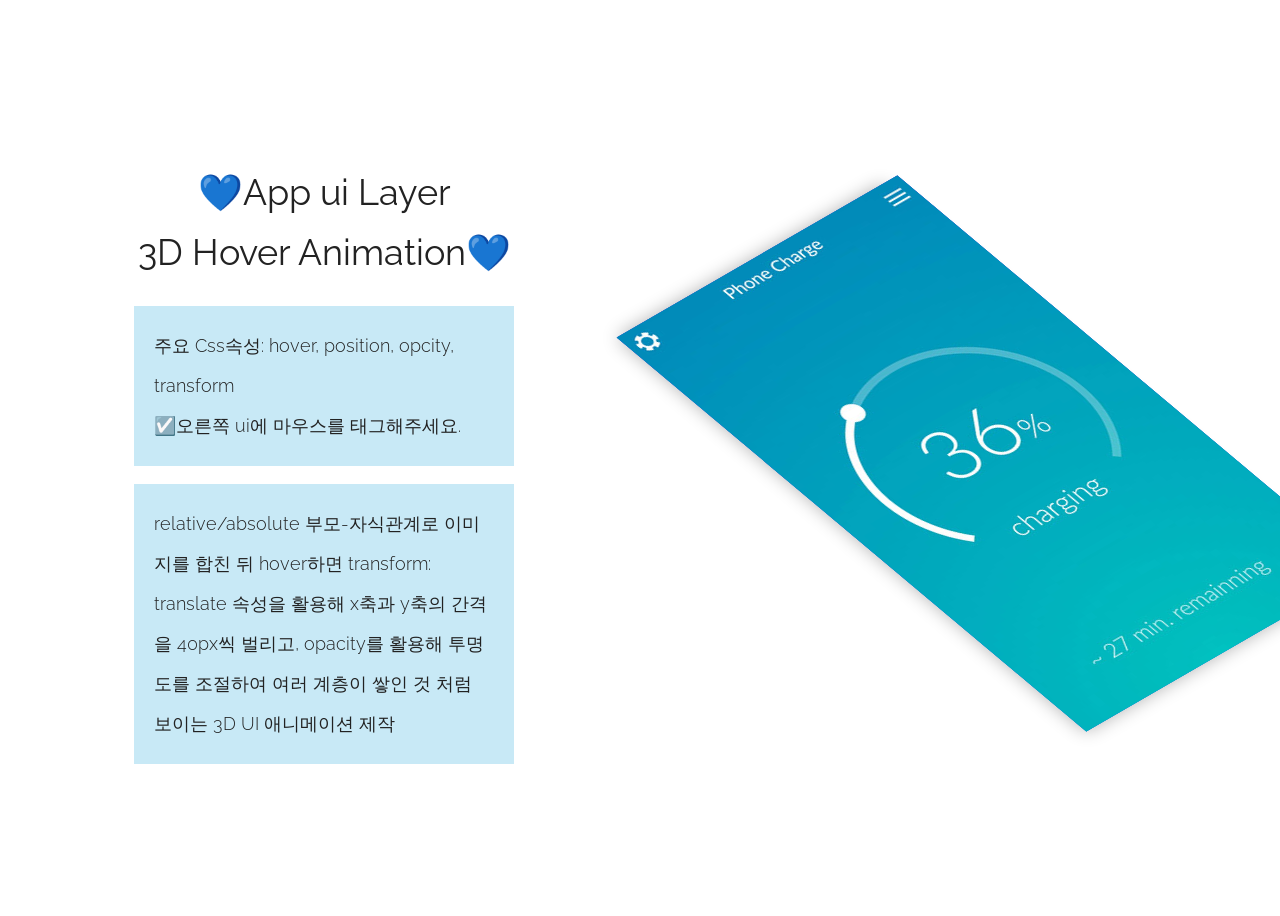
==== toy-project/toy1/index.html @ e3f583e3 "first commit" ====
<!DOCTYPE html>
<html lang="en">
<head>
  <meta charset="UTF-8">
  <meta name="viewport" content="width=device-width, initial-scale=1.0">
  <title>App ui Layer 3D Hover Animation</title>
  <style>
    /* Google Web Font */
    @import url('https://fonts.googleapis.com/css?family=Raleway&display=swap');
    
    /* Fontawesome 4.7 */
    @import url('https://stackpath.bootstrapcdn.com/font-awesome/4.7.0/css/font-awesome.min.css');
    
    /* Default Css */
    * {
      box-sizing: border-box;
    }
    body {
      font-family: 'Raleway', sans-serif;
      color: #222;
      line-height: 1.5em;
      font-weight: 300;
      display: flex;
      justify-content: center;
      align-items: center;
      height: 100vh;
    }
    a {
      color: #222;
      text-decoration: none;
    }
    /* Style.css */
    .container {
      display: flex;
      justify-content: center;
      align-items: center; 
    }
    .container > div {
      float: left;
    }
    .title {
      width: 30%;
      height: 640px;
    }
    .title h1 {
      font-size: 36px;
      line-height: 60px;
      text-align: center;
      font-weight: normal;
    }
    .title p {
      background-color: rgba(135, 207, 235, 0.459);
      padding: 20px;
      font-size: 18px;
      line-height: 40px;
    }
    .app {
      width: 50%;
    }
    .app-ui {
      width: 340px;
      height: 640px;
      transform: rotate(-30deg) skewX(20deg) scale(.9);
      position: relative;
      box-shadow: 0 0 20px rgba(0, 0, 0, .3);
      transition: .5s;
      background-color: #eee;
      margin-left: 300px;
    }
    .app-ui:hover {
      box-shadow: -50px 100px 60px rgba(0, 0, 0, .3);
    }
    .app-ui img {
      position: absolute;
      transition: .5s;
    }
    .app-ui:hover img:nth-child(1) {
      transform: translate(40px, -40px);
      opacity: 0.2;
    }
    .app-ui:hover img:nth-child(2) {
      transform: translate(80px, -80px);
      opacity: 0.4;
    }
    .app-ui:hover img:nth-child(3) {
      transform: translate(120px, -120px);
      opacity: 0.6;
    }
    .app-ui:hover img:nth-child(4) {
      transform: translate(160px, -160px);
    }
  </style>
</head>
<body>
  <div class="container">
    <div class="title">
      <h1>💙App ui Layer  <br>3D Hover Animation💙</h1>
    <p>
      주요 Css속성: hover, position, opcity, transform <br>
      ☑️오른쪽 ui에 마우스를 태그해주세요.
    </p>
    <p>
      relative/absolute 부모-자식관계로 이미지를 합친 뒤 hover하면 transform: translate 속성을 활용해 x축과 y축의 간격을 40px씩 벌리고, opacity를 활용해 투명도를 조절하여 여러 계층이 쌓인 것 처럼 보이는 3D UI 애니메이션 제작
    </p>
    </div>
    <div class="app">
      <div class="app-ui">
        <img src="images/app-ui-01.jpg" alt="">
        <img src="images/app-ui-02.jpg" alt="">
        <img src="images/app-ui-03.jpg" alt="">
        <img src="images/app-ui-04.jpg" alt="">
      </div>
    </div>
  </div>
</body>
</html>
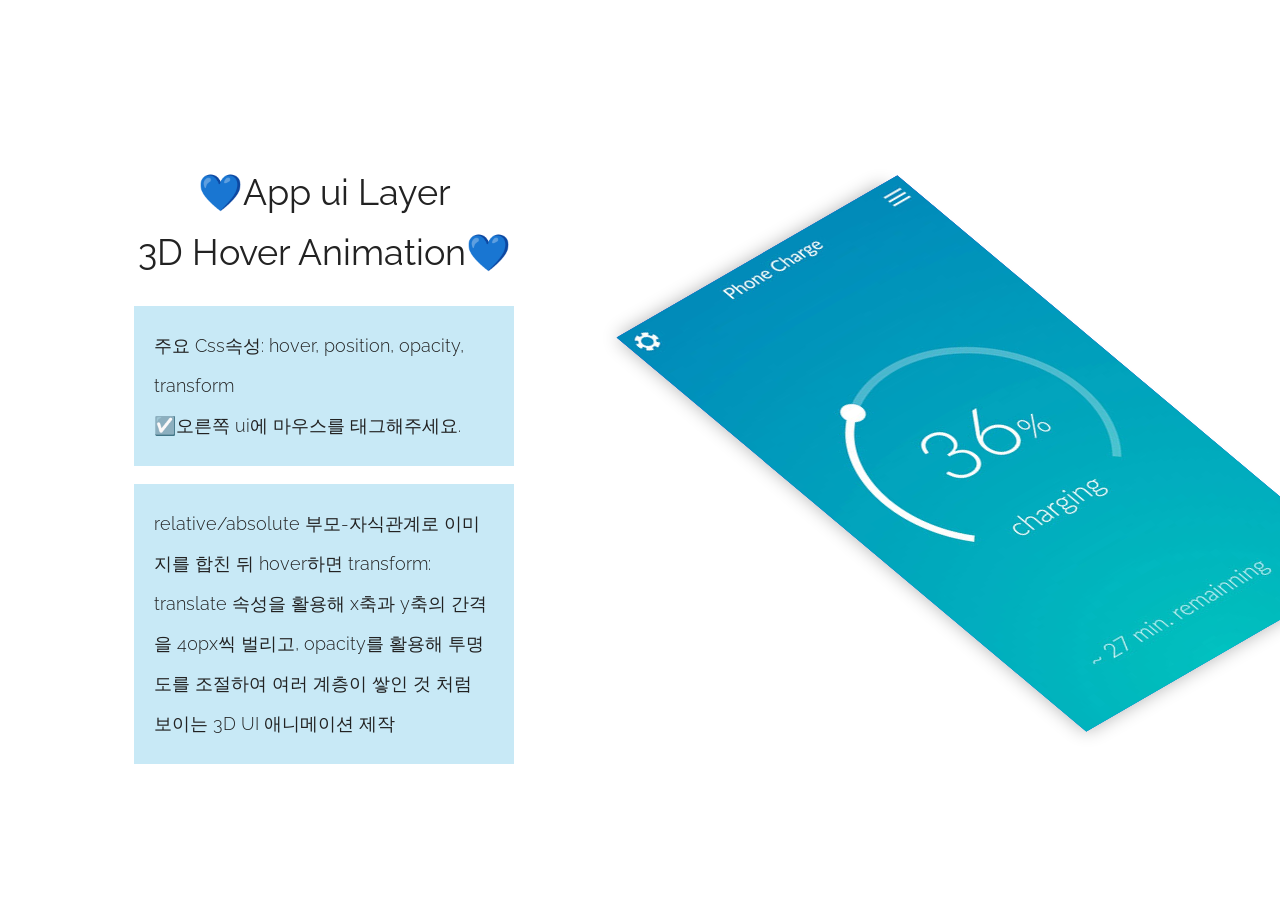
==== commit a4a904df: "내용,사진수정" ====
--- a/toy-project/toy1/index.html
+++ b/toy-project/toy1/index.html
@@ -96,7 +96,7 @@
     <div class="title">
       <h1>💙App ui Layer  <br>3D Hover Animation💙</h1>
     <p>
-      주요 Css속성: hover, position, opcity, transform <br>
+      주요 Css속성: hover, position, opacity, transform <br>
       ☑️오른쪽 ui에 마우스를 태그해주세요.
     </p>
     <p>
